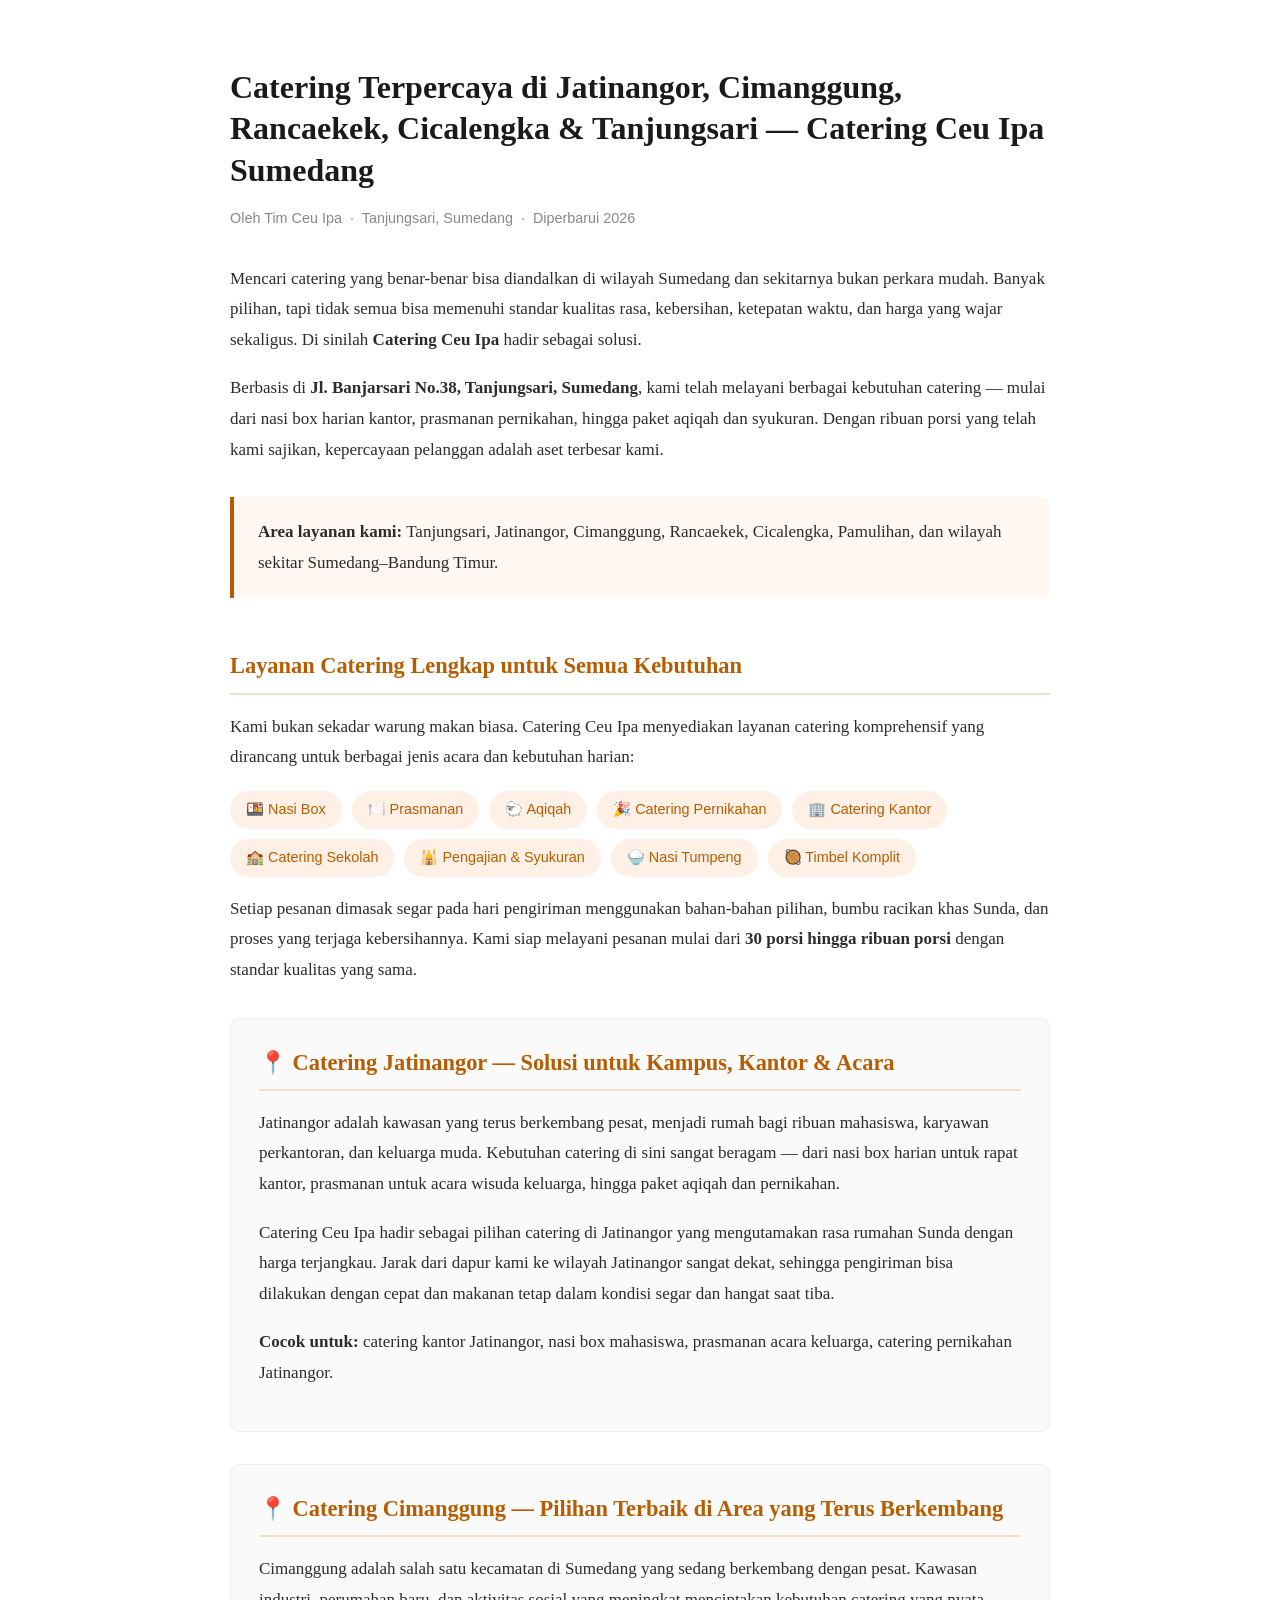
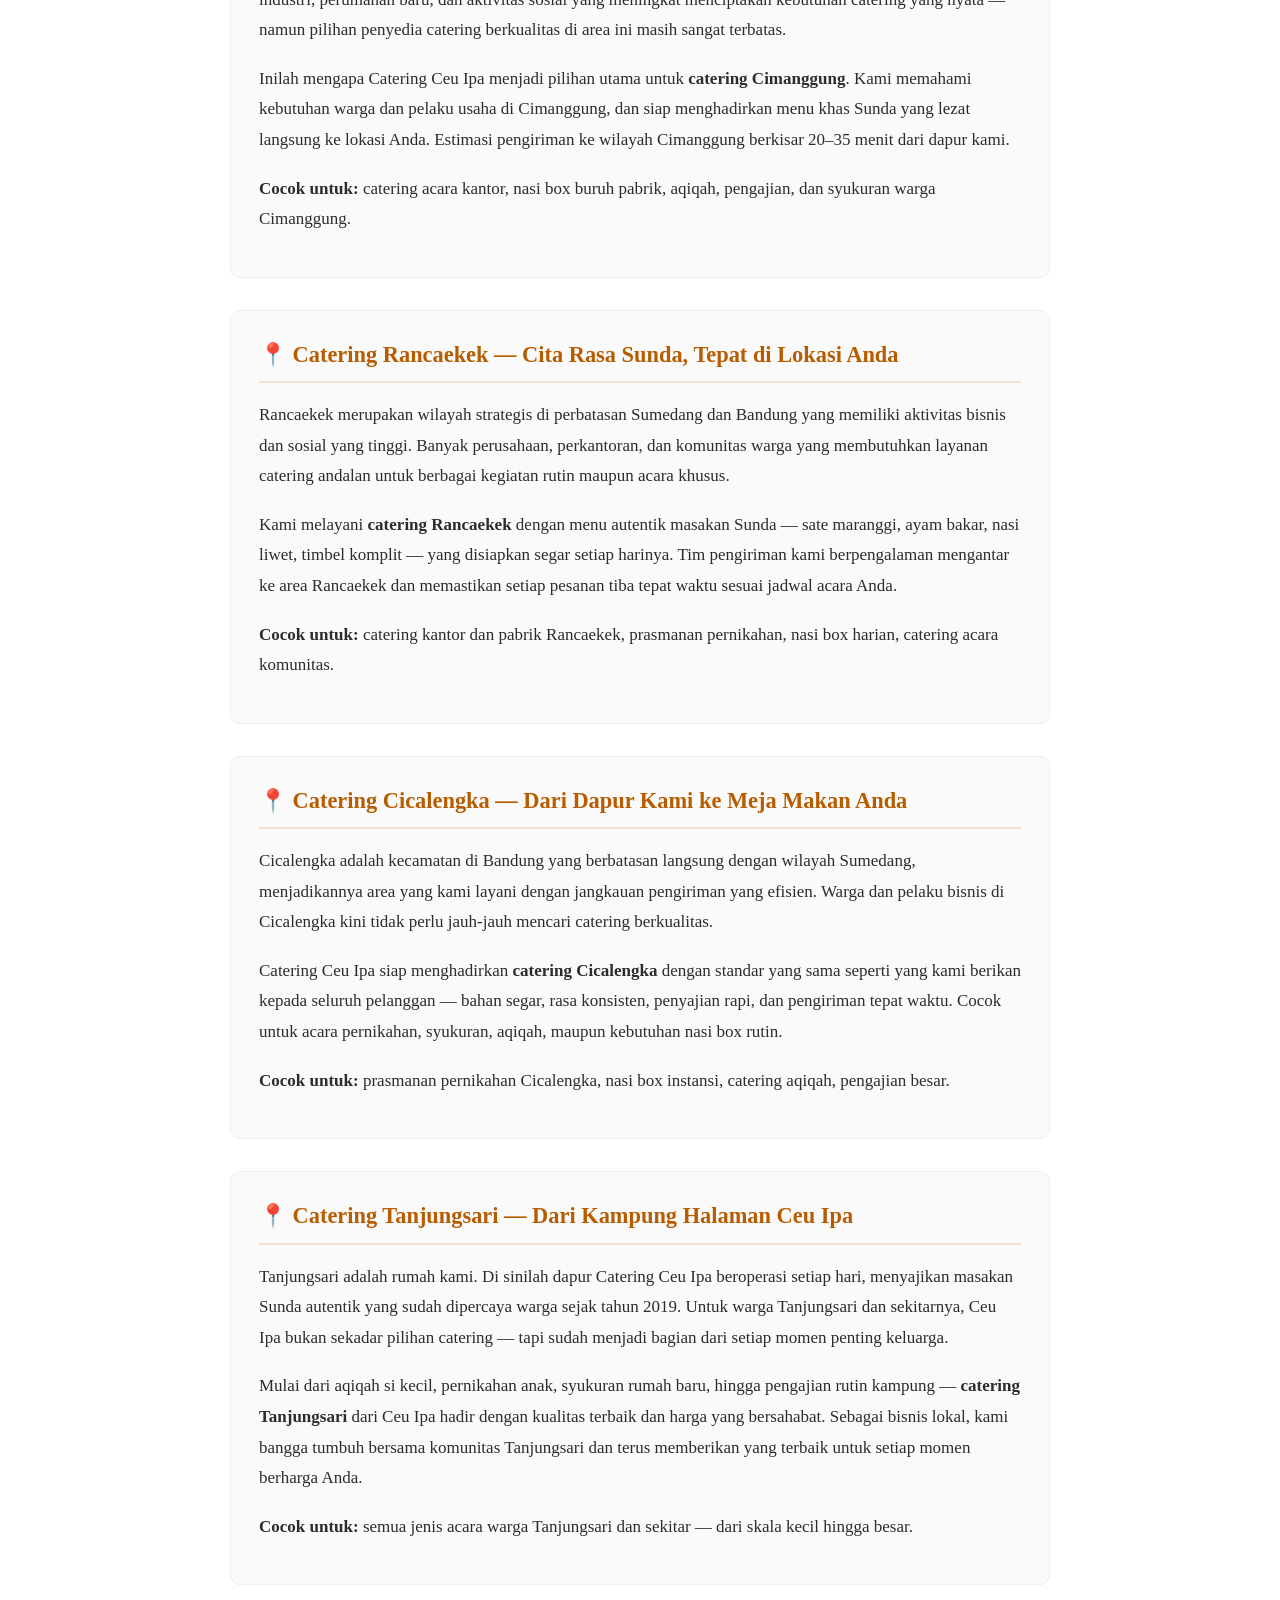
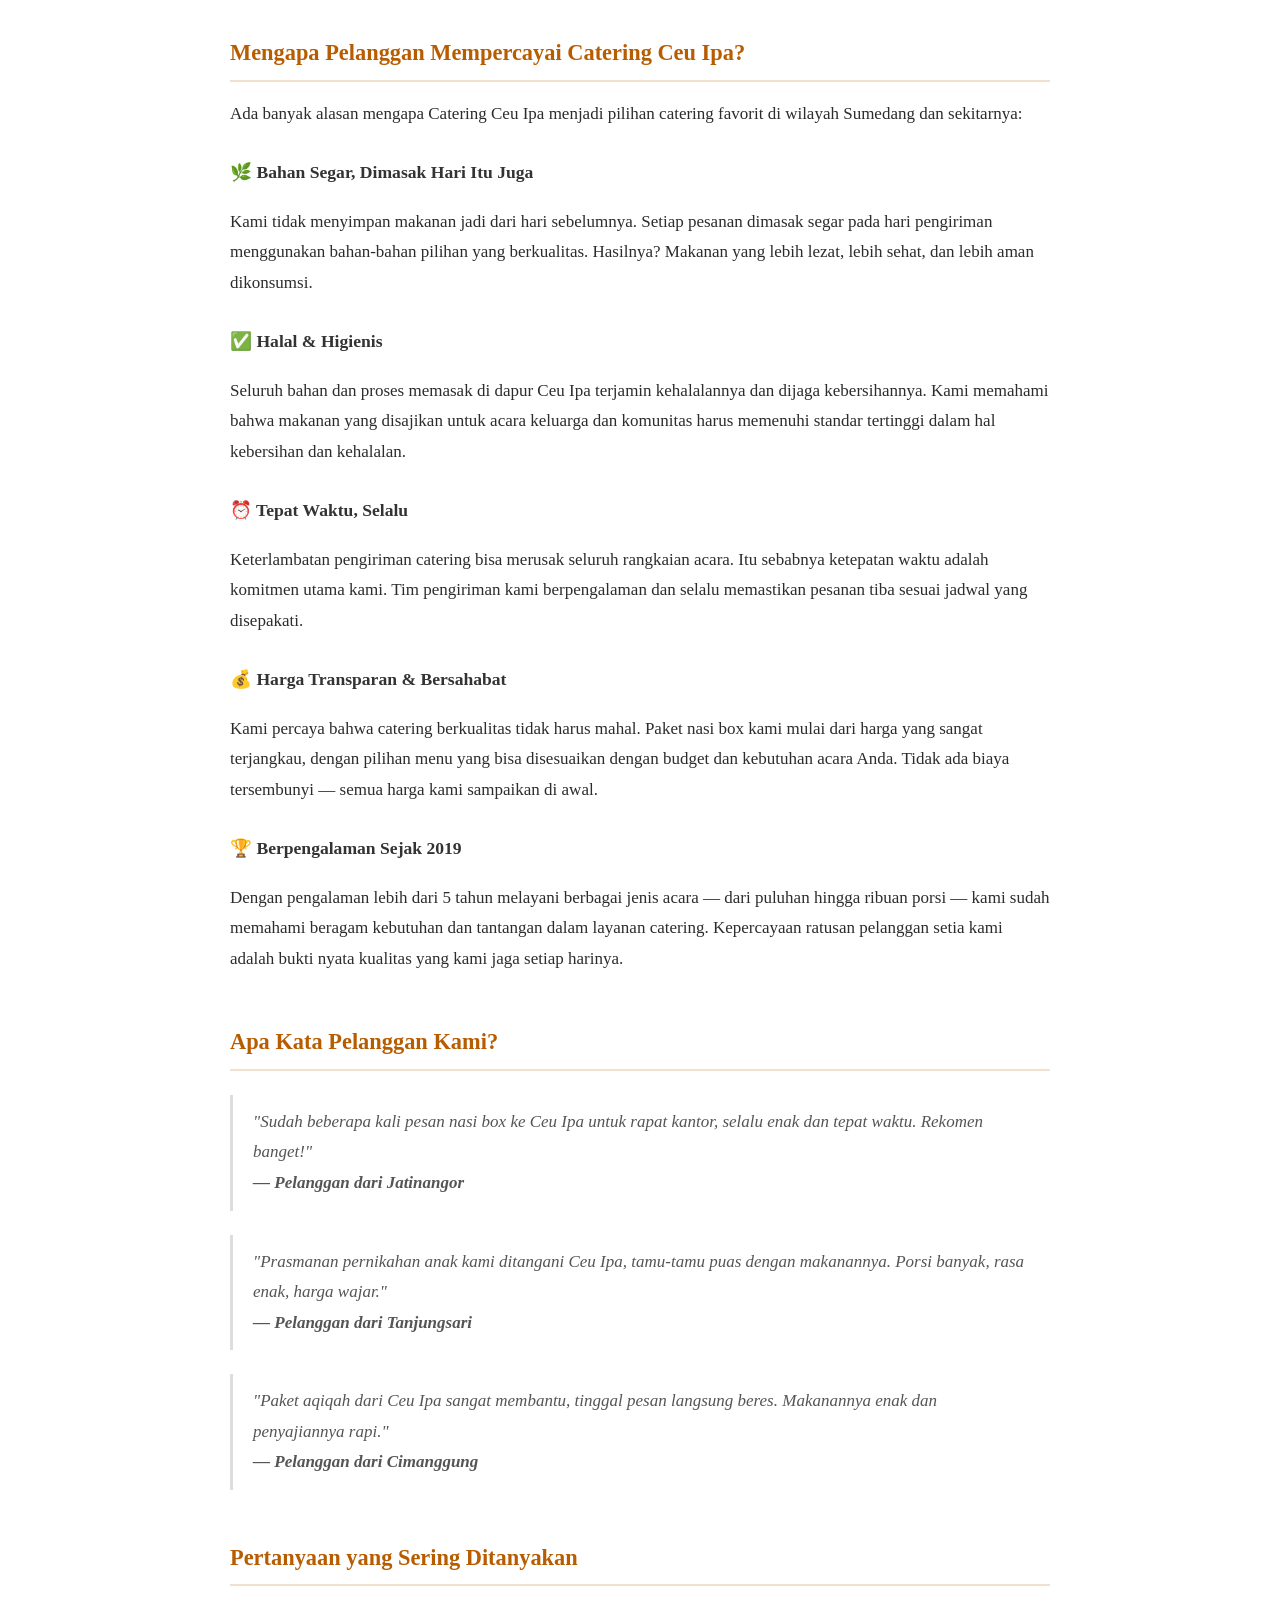
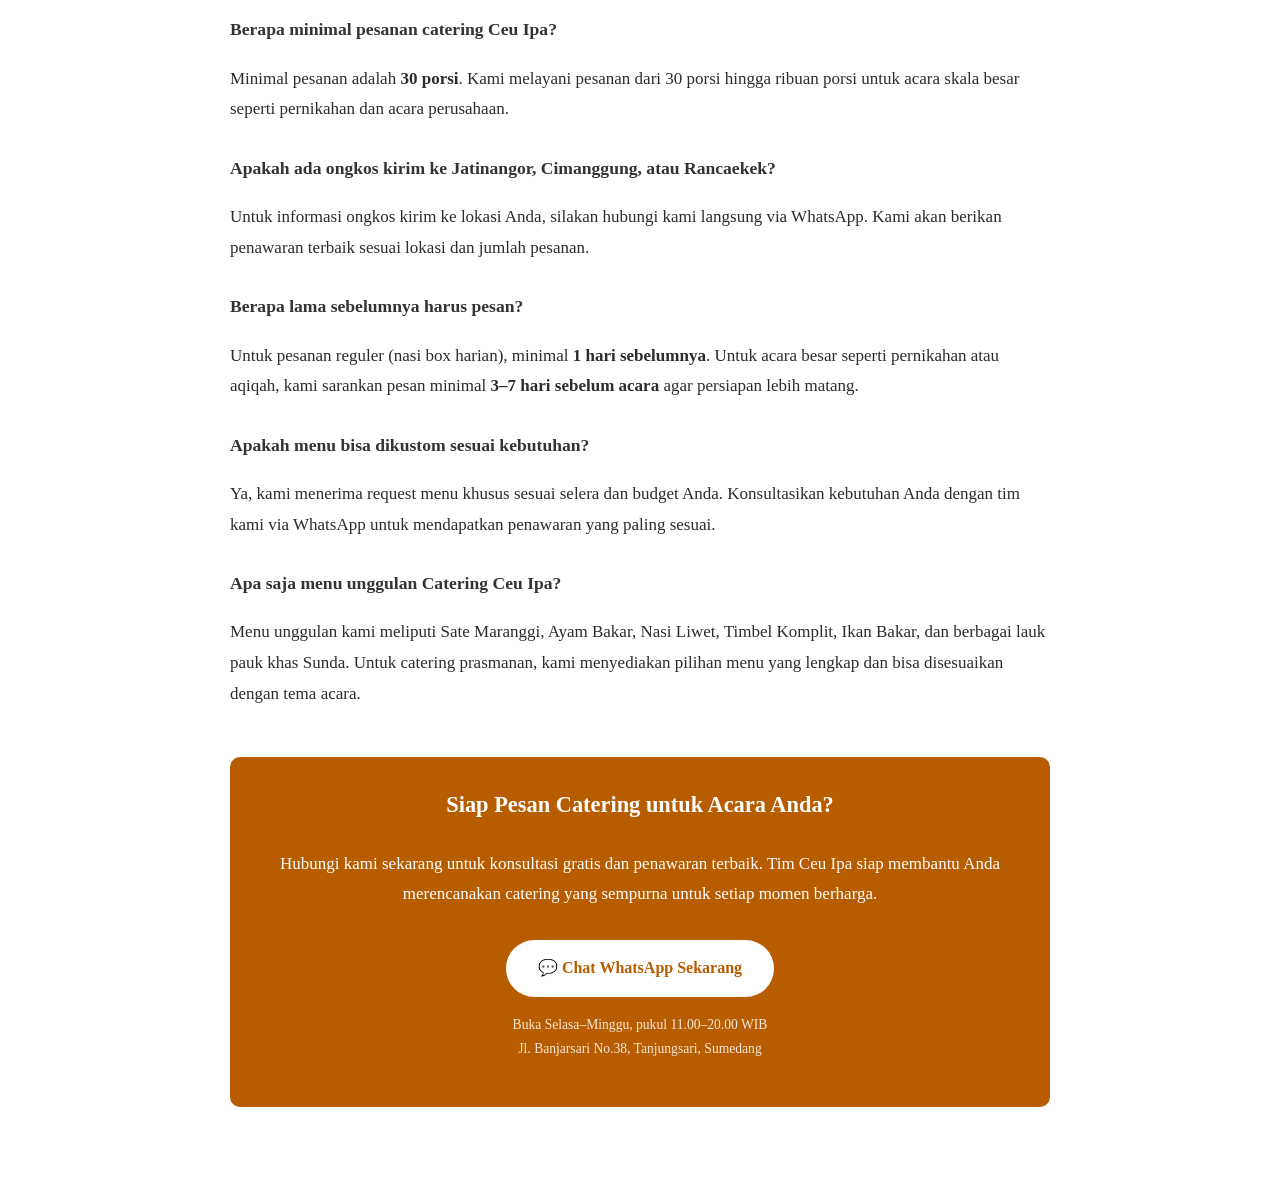
==== artikel (1).html @ 983b9d64 "Add files via upload" ====
<!DOCTYPE html>
<html lang="id">
<head>
  <meta charset="UTF-8">
  <meta name="viewport" content="width=device-width, initial-scale=1.0">

  <!-- SEO Meta Tags -->
  <title>Catering Jatinangor, Cimanggung, Rancaekek, Cicalengka & Tanjungsari | Catering Ceu Ipa Sumedang</title>
  <meta name="description" content="Catering Ceu Ipa Sumedang melayani nasi box, prasmanan, aqiqah, dan acara di Jatinangor, Cimanggung, Rancaekek, Cicalengka, Pamulihan & Tanjungsari. Nasi box mulai Rp24rb. Halal, segar, tepat waktu.">
  <meta name="keywords" content="catering jatinangor, catering cimanggung, catering rancaekek, catering cicalengka, catering tanjungsari, nasi box sumedang, prasmanan sumedang, catering aqiqah sumedang, catering ceu ipa">

  <!-- Canonical -->
  <link rel="canonical" href="https://www.cateringceuipa.com/artikel.html">

  <!-- Open Graph -->
  <meta property="og:title" content="Catering Jatinangor, Cimanggung, Rancaekek & Sekitarnya | Catering Ceu Ipa">
  <meta property="og:description" content="Catering Ceu Ipa Sumedang. Nasi box mulai Rp24rb, prasmanan, aqiqah, catering acara. Melayani Jatinangor, Cimanggung, Rancaekek, Cicalengka, Pamulihan.">
  <meta property="og:type" content="article">
  <meta property="og:url" content="https://www.cateringceuipa.com/artikel.html">

  <style>
    body {
      font-family: 'Georgia', serif;
      font-size: 17px;
      line-height: 1.8;
      color: #2c2c2c;
      max-width: 820px;
      margin: 0 auto;
      padding: 40px 24px;
      background: #fff;
    }
    h1 { font-size: 2rem; line-height: 1.3; color: #1a1a1a; margin-bottom: 12px; }
    h2 { font-size: 1.4rem; color: #b85c00; margin-top: 48px; margin-bottom: 12px; border-bottom: 2px solid #f0e0d0; padding-bottom: 6px; }
    h3 { font-size: 1.1rem; color: #333; margin-top: 28px; }
    p { margin-bottom: 18px; }
    .meta { color: #888; font-size: 0.9rem; margin-bottom: 32px; font-family: sans-serif; }
    .intro-box {
      background: #fff8f2;
      border-left: 4px solid #b85c00;
      padding: 20px 24px;
      margin: 32px 0;
      border-radius: 0 8px 8px 0;
    }
    .lokasi-section {
      background: #fafafa;
      border: 1px solid #eee;
      border-radius: 10px;
      padding: 24px 28px;
      margin: 32px 0;
    }
    .lokasi-section h2 { margin-top: 0; }
    .cta-box {
      background: #b85c00;
      color: #fff;
      border-radius: 10px;
      padding: 28px 32px;
      text-align: center;
      margin: 48px 0 32px;
    }
    .cta-box h2 { color: #fff; border: none; margin-top: 0; }
    .cta-box a {
      display: inline-block;
      background: #fff;
      color: #b85c00;
      font-weight: bold;
      padding: 14px 32px;
      border-radius: 50px;
      text-decoration: none;
      margin-top: 12px;
      font-size: 1rem;
    }
    .layanan-list {
      display: flex;
      flex-wrap: wrap;
      gap: 10px;
      list-style: none;
      padding: 0;
      margin: 16px 0;
    }
    .layanan-list li {
      background: #fff0e6;
      color: #b85c00;
      padding: 6px 16px;
      border-radius: 50px;
      font-size: 0.9rem;
      font-family: sans-serif;
    }
    blockquote {
      border-left: 3px solid #ddd;
      margin: 24px 0;
      padding: 12px 20px;
      color: #555;
      font-style: italic;
    }
    @media (max-width: 600px) {
      h1 { font-size: 1.5rem; }
      body { padding: 24px 16px; }
    }
  </style>
</head>
<body>

  <article>

    <!-- Judul Artikel -->
    <h1>Catering Terpercaya di Jatinangor, Cimanggung, Rancaekek, Cicalengka & Tanjungsari — Catering Ceu Ipa Sumedang</h1>
    <p class="meta">Oleh Tim Ceu Ipa &nbsp;·&nbsp; Tanjungsari, Sumedang &nbsp;·&nbsp; Diperbarui 2026</p>

    <!-- Intro -->
    <p>Mencari catering yang benar-benar bisa diandalkan di wilayah Sumedang dan sekitarnya bukan perkara mudah. Banyak pilihan, tapi tidak semua bisa memenuhi standar kualitas rasa, kebersihan, ketepatan waktu, dan harga yang wajar sekaligus. Di sinilah <strong>Catering Ceu Ipa</strong> hadir sebagai solusi.</p>

    <p>Berbasis di <strong>Jl. Banjarsari No.38, Tanjungsari, Sumedang</strong>, kami telah melayani berbagai kebutuhan catering — mulai dari nasi box harian kantor, prasmanan pernikahan, hingga paket aqiqah dan syukuran. Dengan ribuan porsi yang telah kami sajikan, kepercayaan pelanggan adalah aset terbesar kami.</p>

    <div class="intro-box">
      <strong>Area layanan kami:</strong> Tanjungsari, Jatinangor, Cimanggung, Rancaekek, Cicalengka, Pamulihan, dan wilayah sekitar Sumedang–Bandung Timur.
    </div>

    <!-- Layanan Utama -->
    <h2>Layanan Catering Lengkap untuk Semua Kebutuhan</h2>

    <p>Kami bukan sekadar warung makan biasa. Catering Ceu Ipa menyediakan layanan catering komprehensif yang dirancang untuk berbagai jenis acara dan kebutuhan harian:</p>

    <ul class="layanan-list">
      <li>🍱 Nasi Box</li>
      <li>🍽️ Prasmanan</li>
      <li>🐑 Aqiqah</li>
      <li>🎉 Catering Pernikahan</li>
      <li>🏢 Catering Kantor</li>
      <li>🏫 Catering Sekolah</li>
      <li>🕌 Pengajian & Syukuran</li>
      <li>🍚 Nasi Tumpeng</li>
      <li>🥘 Timbel Komplit</li>
    </ul>

    <p>Setiap pesanan dimasak segar pada hari pengiriman menggunakan bahan-bahan pilihan, bumbu racikan khas Sunda, dan proses yang terjaga kebersihannya. Kami siap melayani pesanan mulai dari <strong>30 porsi hingga ribuan porsi</strong> dengan standar kualitas yang sama.</p>

    <!-- Section per Lokasi -->

    <div class="lokasi-section">
      <h2>📍 Catering Jatinangor — Solusi untuk Kampus, Kantor & Acara</h2>
      <p>Jatinangor adalah kawasan yang terus berkembang pesat, menjadi rumah bagi ribuan mahasiswa, karyawan perkantoran, dan keluarga muda. Kebutuhan catering di sini sangat beragam — dari nasi box harian untuk rapat kantor, prasmanan untuk acara wisuda keluarga, hingga paket aqiqah dan pernikahan.</p>
      <p>Catering Ceu Ipa hadir sebagai pilihan catering di Jatinangor yang mengutamakan rasa rumahan Sunda dengan harga terjangkau. Jarak dari dapur kami ke wilayah Jatinangor sangat dekat, sehingga pengiriman bisa dilakukan dengan cepat dan makanan tetap dalam kondisi segar dan hangat saat tiba.</p>
      <p><strong>Cocok untuk:</strong> catering kantor Jatinangor, nasi box mahasiswa, prasmanan acara keluarga, catering pernikahan Jatinangor.</p>
    </div>

    <div class="lokasi-section">
      <h2>📍 Catering Cimanggung — Pilihan Terbaik di Area yang Terus Berkembang</h2>
      <p>Cimanggung adalah salah satu kecamatan di Sumedang yang sedang berkembang dengan pesat. Kawasan industri, perumahan baru, dan aktivitas sosial yang meningkat menciptakan kebutuhan catering yang nyata — namun pilihan penyedia catering berkualitas di area ini masih sangat terbatas.</p>
      <p>Inilah mengapa Catering Ceu Ipa menjadi pilihan utama untuk <strong>catering Cimanggung</strong>. Kami memahami kebutuhan warga dan pelaku usaha di Cimanggung, dan siap menghadirkan menu khas Sunda yang lezat langsung ke lokasi Anda. Estimasi pengiriman ke wilayah Cimanggung berkisar 20–35 menit dari dapur kami.</p>
      <p><strong>Cocok untuk:</strong> catering acara kantor, nasi box buruh pabrik, aqiqah, pengajian, dan syukuran warga Cimanggung.</p>
    </div>

    <div class="lokasi-section">
      <h2>📍 Catering Rancaekek — Cita Rasa Sunda, Tepat di Lokasi Anda</h2>
      <p>Rancaekek merupakan wilayah strategis di perbatasan Sumedang dan Bandung yang memiliki aktivitas bisnis dan sosial yang tinggi. Banyak perusahaan, perkantoran, dan komunitas warga yang membutuhkan layanan catering andalan untuk berbagai kegiatan rutin maupun acara khusus.</p>
      <p>Kami melayani <strong>catering Rancaekek</strong> dengan menu autentik masakan Sunda — sate maranggi, ayam bakar, nasi liwet, timbel komplit — yang disiapkan segar setiap harinya. Tim pengiriman kami berpengalaman mengantar ke area Rancaekek dan memastikan setiap pesanan tiba tepat waktu sesuai jadwal acara Anda.</p>
      <p><strong>Cocok untuk:</strong> catering kantor dan pabrik Rancaekek, prasmanan pernikahan, nasi box harian, catering acara komunitas.</p>
    </div>

    <div class="lokasi-section">
      <h2>📍 Catering Cicalengka — Dari Dapur Kami ke Meja Makan Anda</h2>
      <p>Cicalengka adalah kecamatan di Bandung yang berbatasan langsung dengan wilayah Sumedang, menjadikannya area yang kami layani dengan jangkauan pengiriman yang efisien. Warga dan pelaku bisnis di Cicalengka kini tidak perlu jauh-jauh mencari catering berkualitas.</p>
      <p>Catering Ceu Ipa siap menghadirkan <strong>catering Cicalengka</strong> dengan standar yang sama seperti yang kami berikan kepada seluruh pelanggan — bahan segar, rasa konsisten, penyajian rapi, dan pengiriman tepat waktu. Cocok untuk acara pernikahan, syukuran, aqiqah, maupun kebutuhan nasi box rutin.</p>
      <p><strong>Cocok untuk:</strong> prasmanan pernikahan Cicalengka, nasi box instansi, catering aqiqah, pengajian besar.</p>
    </div>

    <div class="lokasi-section">
      <h2>📍 Catering Tanjungsari — Dari Kampung Halaman Ceu Ipa</h2>
      <p>Tanjungsari adalah rumah kami. Di sinilah dapur Catering Ceu Ipa beroperasi setiap hari, menyajikan masakan Sunda autentik yang sudah dipercaya warga sejak tahun 2019. Untuk warga Tanjungsari dan sekitarnya, Ceu Ipa bukan sekadar pilihan catering — tapi sudah menjadi bagian dari setiap momen penting keluarga.</p>
      <p>Mulai dari aqiqah si kecil, pernikahan anak, syukuran rumah baru, hingga pengajian rutin kampung — <strong>catering Tanjungsari</strong> dari Ceu Ipa hadir dengan kualitas terbaik dan harga yang bersahabat. Sebagai bisnis lokal, kami bangga tumbuh bersama komunitas Tanjungsari dan terus memberikan yang terbaik untuk setiap momen berharga Anda.</p>
      <p><strong>Cocok untuk:</strong> semua jenis acara warga Tanjungsari dan sekitar — dari skala kecil hingga besar.</p>
    </div>

    <!-- Mengapa Pilih Ceu Ipa -->
    <h2>Mengapa Pelanggan Mempercayai Catering Ceu Ipa?</h2>

    <p>Ada banyak alasan mengapa Catering Ceu Ipa menjadi pilihan catering favorit di wilayah Sumedang dan sekitarnya:</p>

    <h3>🌿 Bahan Segar, Dimasak Hari Itu Juga</h3>
    <p>Kami tidak menyimpan makanan jadi dari hari sebelumnya. Setiap pesanan dimasak segar pada hari pengiriman menggunakan bahan-bahan pilihan yang berkualitas. Hasilnya? Makanan yang lebih lezat, lebih sehat, dan lebih aman dikonsumsi.</p>

    <h3>✅ Halal & Higienis</h3>
    <p>Seluruh bahan dan proses memasak di dapur Ceu Ipa terjamin kehalalannya dan dijaga kebersihannya. Kami memahami bahwa makanan yang disajikan untuk acara keluarga dan komunitas harus memenuhi standar tertinggi dalam hal kebersihan dan kehalalan.</p>

    <h3>⏰ Tepat Waktu, Selalu</h3>
    <p>Keterlambatan pengiriman catering bisa merusak seluruh rangkaian acara. Itu sebabnya ketepatan waktu adalah komitmen utama kami. Tim pengiriman kami berpengalaman dan selalu memastikan pesanan tiba sesuai jadwal yang disepakati.</p>

    <h3>💰 Harga Transparan & Bersahabat</h3>
    <p>Kami percaya bahwa catering berkualitas tidak harus mahal. Paket nasi box kami mulai dari harga yang sangat terjangkau, dengan pilihan menu yang bisa disesuaikan dengan budget dan kebutuhan acara Anda. Tidak ada biaya tersembunyi — semua harga kami sampaikan di awal.</p>

    <h3>🏆 Berpengalaman Sejak 2019</h3>
    <p>Dengan pengalaman lebih dari 5 tahun melayani berbagai jenis acara — dari puluhan hingga ribuan porsi — kami sudah memahami beragam kebutuhan dan tantangan dalam layanan catering. Kepercayaan ratusan pelanggan setia kami adalah bukti nyata kualitas yang kami jaga setiap harinya.</p>

    <!-- Testimoni -->
    <h2>Apa Kata Pelanggan Kami?</h2>

    <blockquote>
      "Sudah beberapa kali pesan nasi box ke Ceu Ipa untuk rapat kantor, selalu enak dan tepat waktu. Rekomen banget!"
      <br><strong>— Pelanggan dari Jatinangor</strong>
    </blockquote>

    <blockquote>
      "Prasmanan pernikahan anak kami ditangani Ceu Ipa, tamu-tamu puas dengan makanannya. Porsi banyak, rasa enak, harga wajar."
      <br><strong>— Pelanggan dari Tanjungsari</strong>
    </blockquote>

    <blockquote>
      "Paket aqiqah dari Ceu Ipa sangat membantu, tinggal pesan langsung beres. Makanannya enak dan penyajiannya rapi."
      <br><strong>— Pelanggan dari Cimanggung</strong>
    </blockquote>

    <!-- FAQ -->
    <h2>Pertanyaan yang Sering Ditanyakan</h2>

    <h3>Berapa minimal pesanan catering Ceu Ipa?</h3>
    <p>Minimal pesanan adalah <strong>30 porsi</strong>. Kami melayani pesanan dari 30 porsi hingga ribuan porsi untuk acara skala besar seperti pernikahan dan acara perusahaan.</p>

    <h3>Apakah ada ongkos kirim ke Jatinangor, Cimanggung, atau Rancaekek?</h3>
    <p>Untuk informasi ongkos kirim ke lokasi Anda, silakan hubungi kami langsung via WhatsApp. Kami akan berikan penawaran terbaik sesuai lokasi dan jumlah pesanan.</p>

    <h3>Berapa lama sebelumnya harus pesan?</h3>
    <p>Untuk pesanan reguler (nasi box harian), minimal <strong>1 hari sebelumnya</strong>. Untuk acara besar seperti pernikahan atau aqiqah, kami sarankan pesan minimal <strong>3–7 hari sebelum acara</strong> agar persiapan lebih matang.</p>

    <h3>Apakah menu bisa dikustom sesuai kebutuhan?</h3>
    <p>Ya, kami menerima request menu khusus sesuai selera dan budget Anda. Konsultasikan kebutuhan Anda dengan tim kami via WhatsApp untuk mendapatkan penawaran yang paling sesuai.</p>

    <h3>Apa saja menu unggulan Catering Ceu Ipa?</h3>
    <p>Menu unggulan kami meliputi Sate Maranggi, Ayam Bakar, Nasi Liwet, Timbel Komplit, Ikan Bakar, dan berbagai lauk pauk khas Sunda. Untuk catering prasmanan, kami menyediakan pilihan menu yang lengkap dan bisa disesuaikan dengan tema acara.</p>

    <!-- CTA -->
    <div class="cta-box">
      <h2>Siap Pesan Catering untuk Acara Anda?</h2>
      <p>Hubungi kami sekarang untuk konsultasi gratis dan penawaran terbaik. Tim Ceu Ipa siap membantu Anda merencanakan catering yang sempurna untuk setiap momen berharga.</p>
      <a href="https://wa.me/6282111616601?text=Halo%20Ceu%20Ipa%2C%20saya%20ingin%20konsultasi%20catering" target="_blank">
        💬 Chat WhatsApp Sekarang
      </a>
      <p style="margin-top:16px; font-size:0.85rem; opacity:0.85;">Buka Selasa–Minggu, pukul 11.00–20.00 WIB<br>Jl. Banjarsari No.38, Tanjungsari, Sumedang</p>
    </div>

  </article>

</body>
</html>
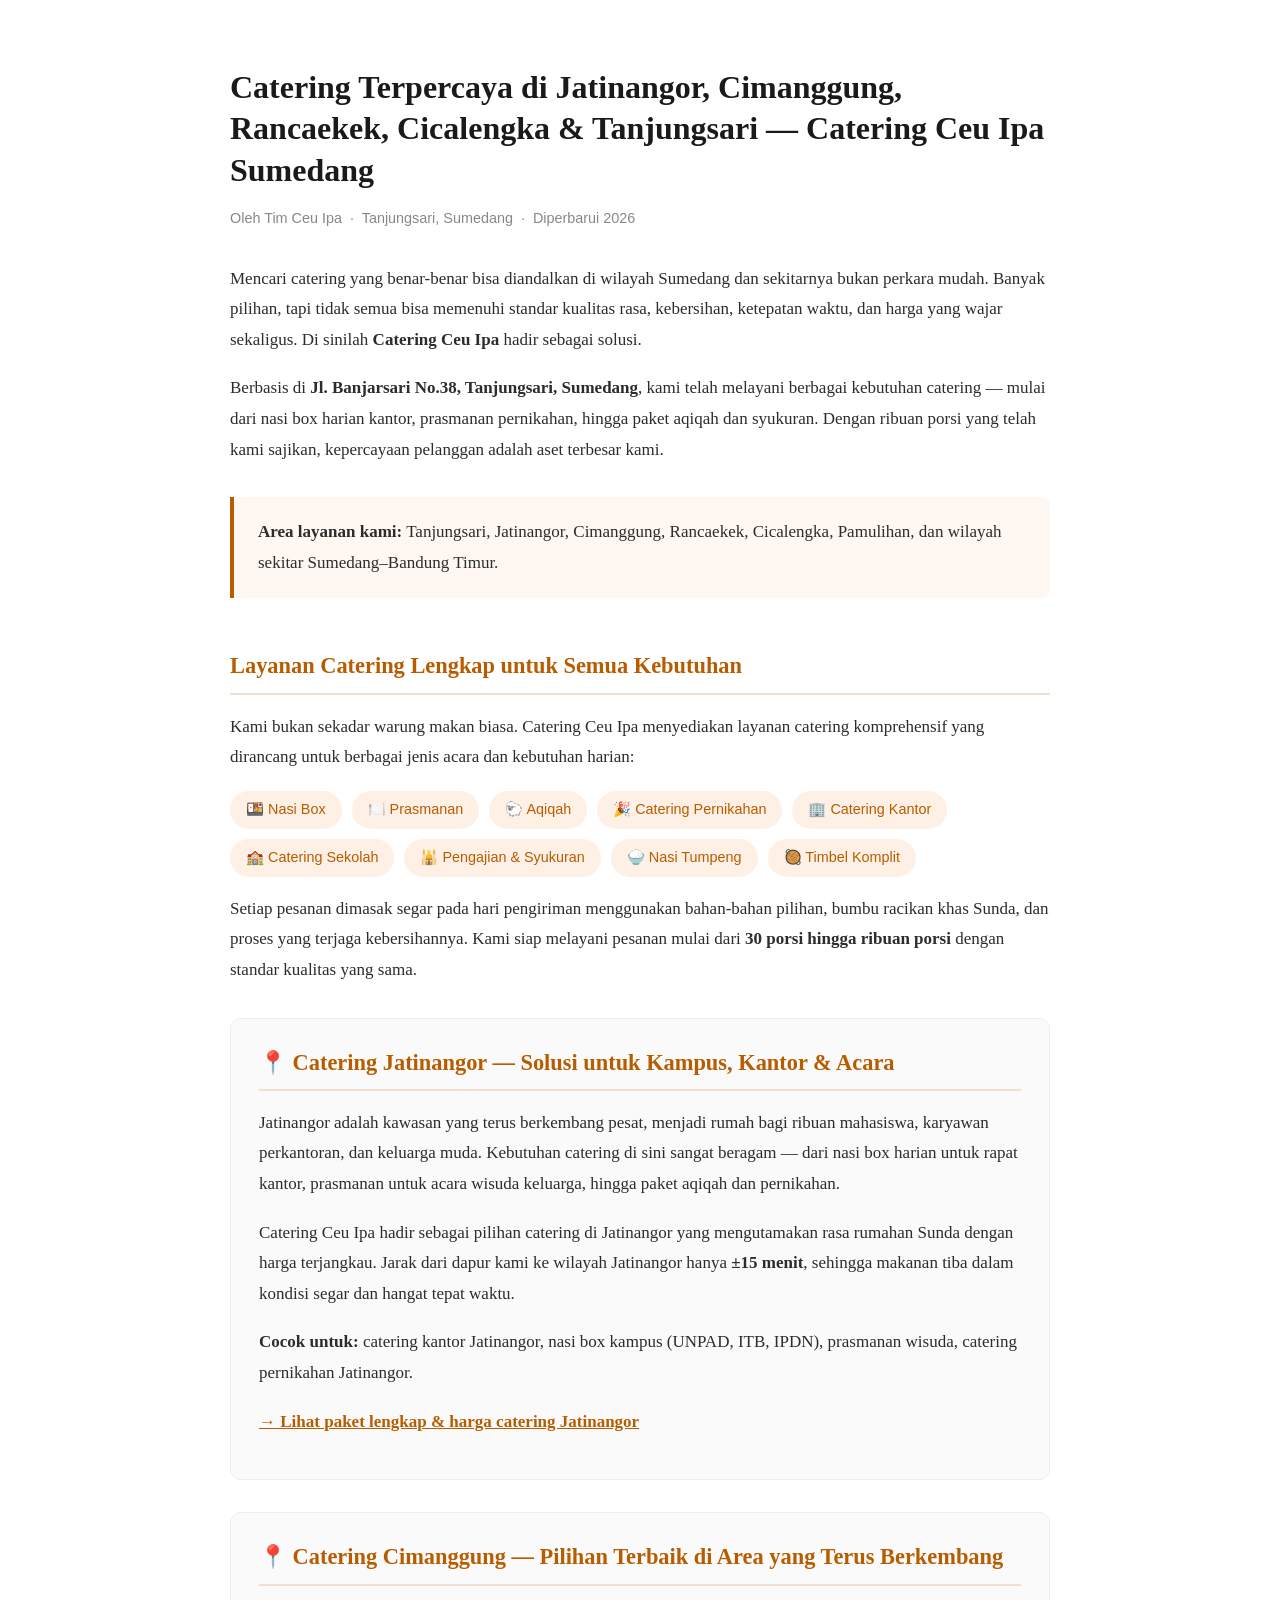
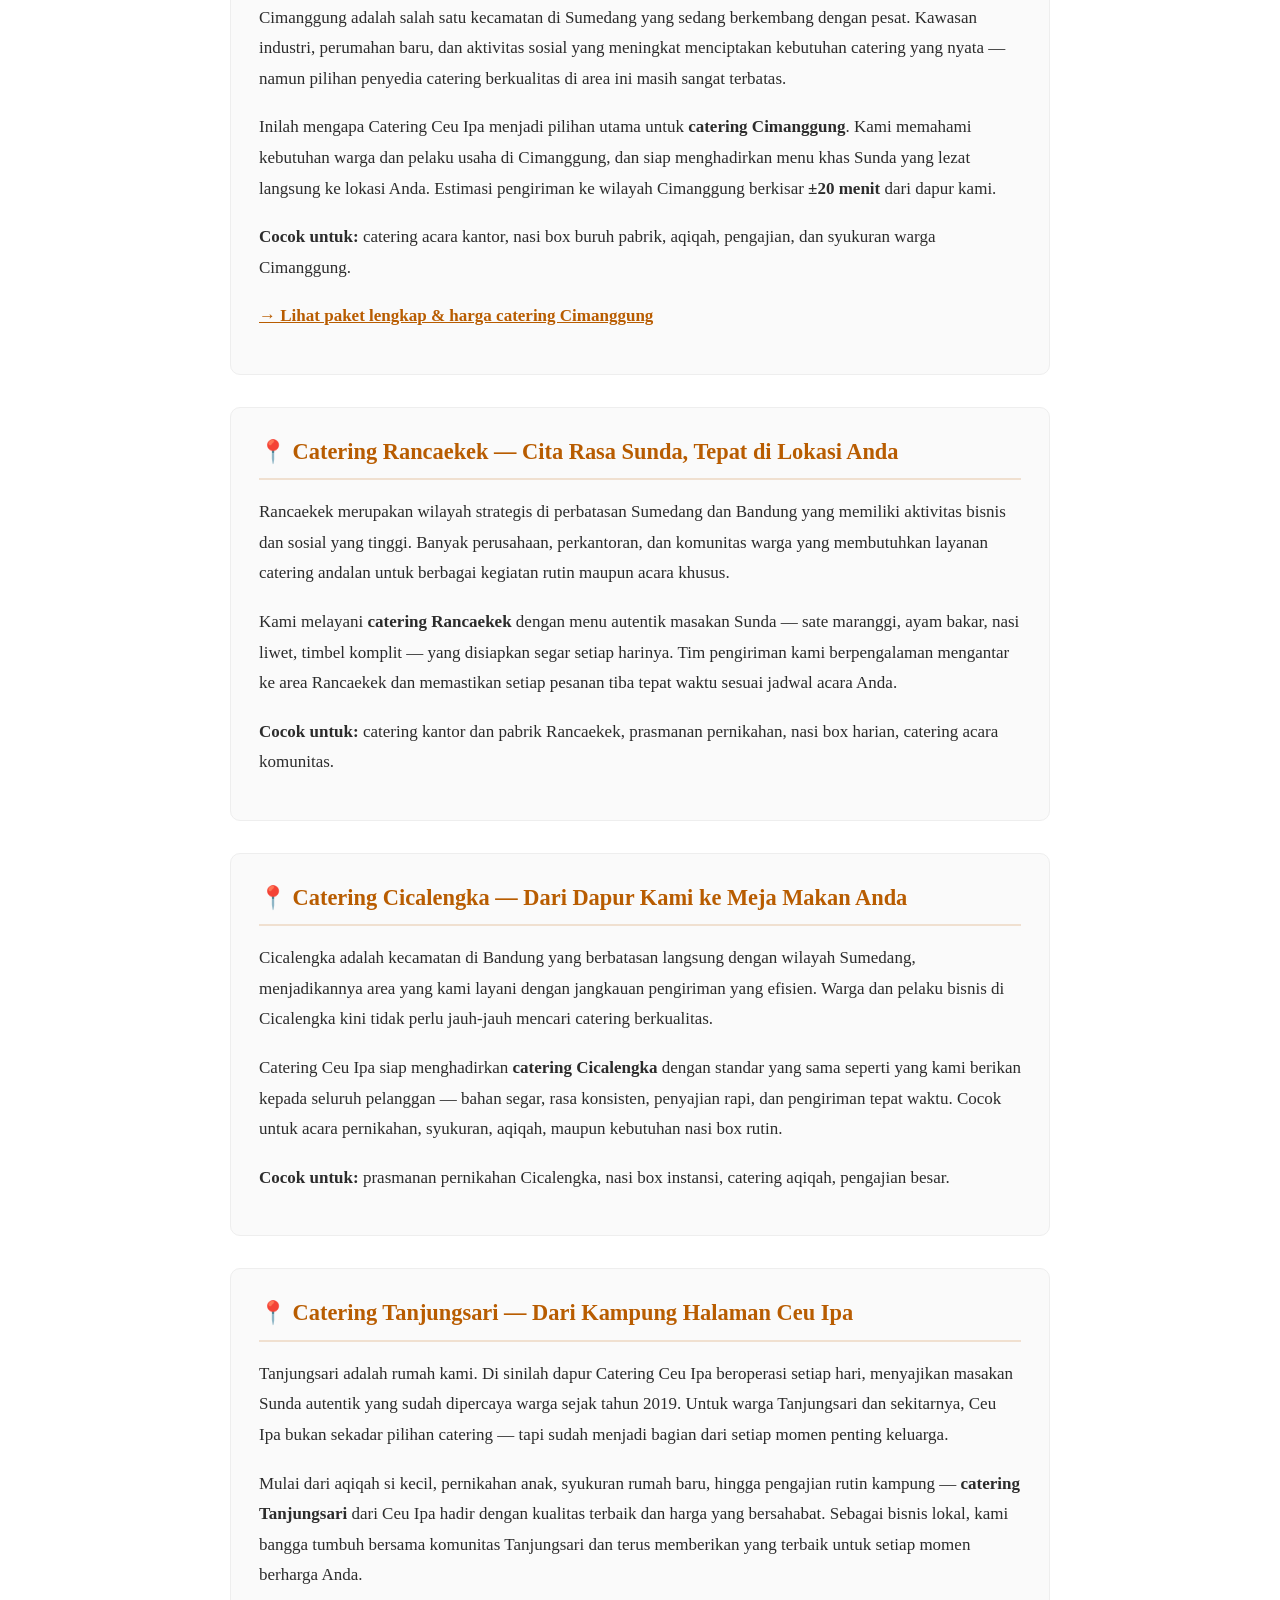
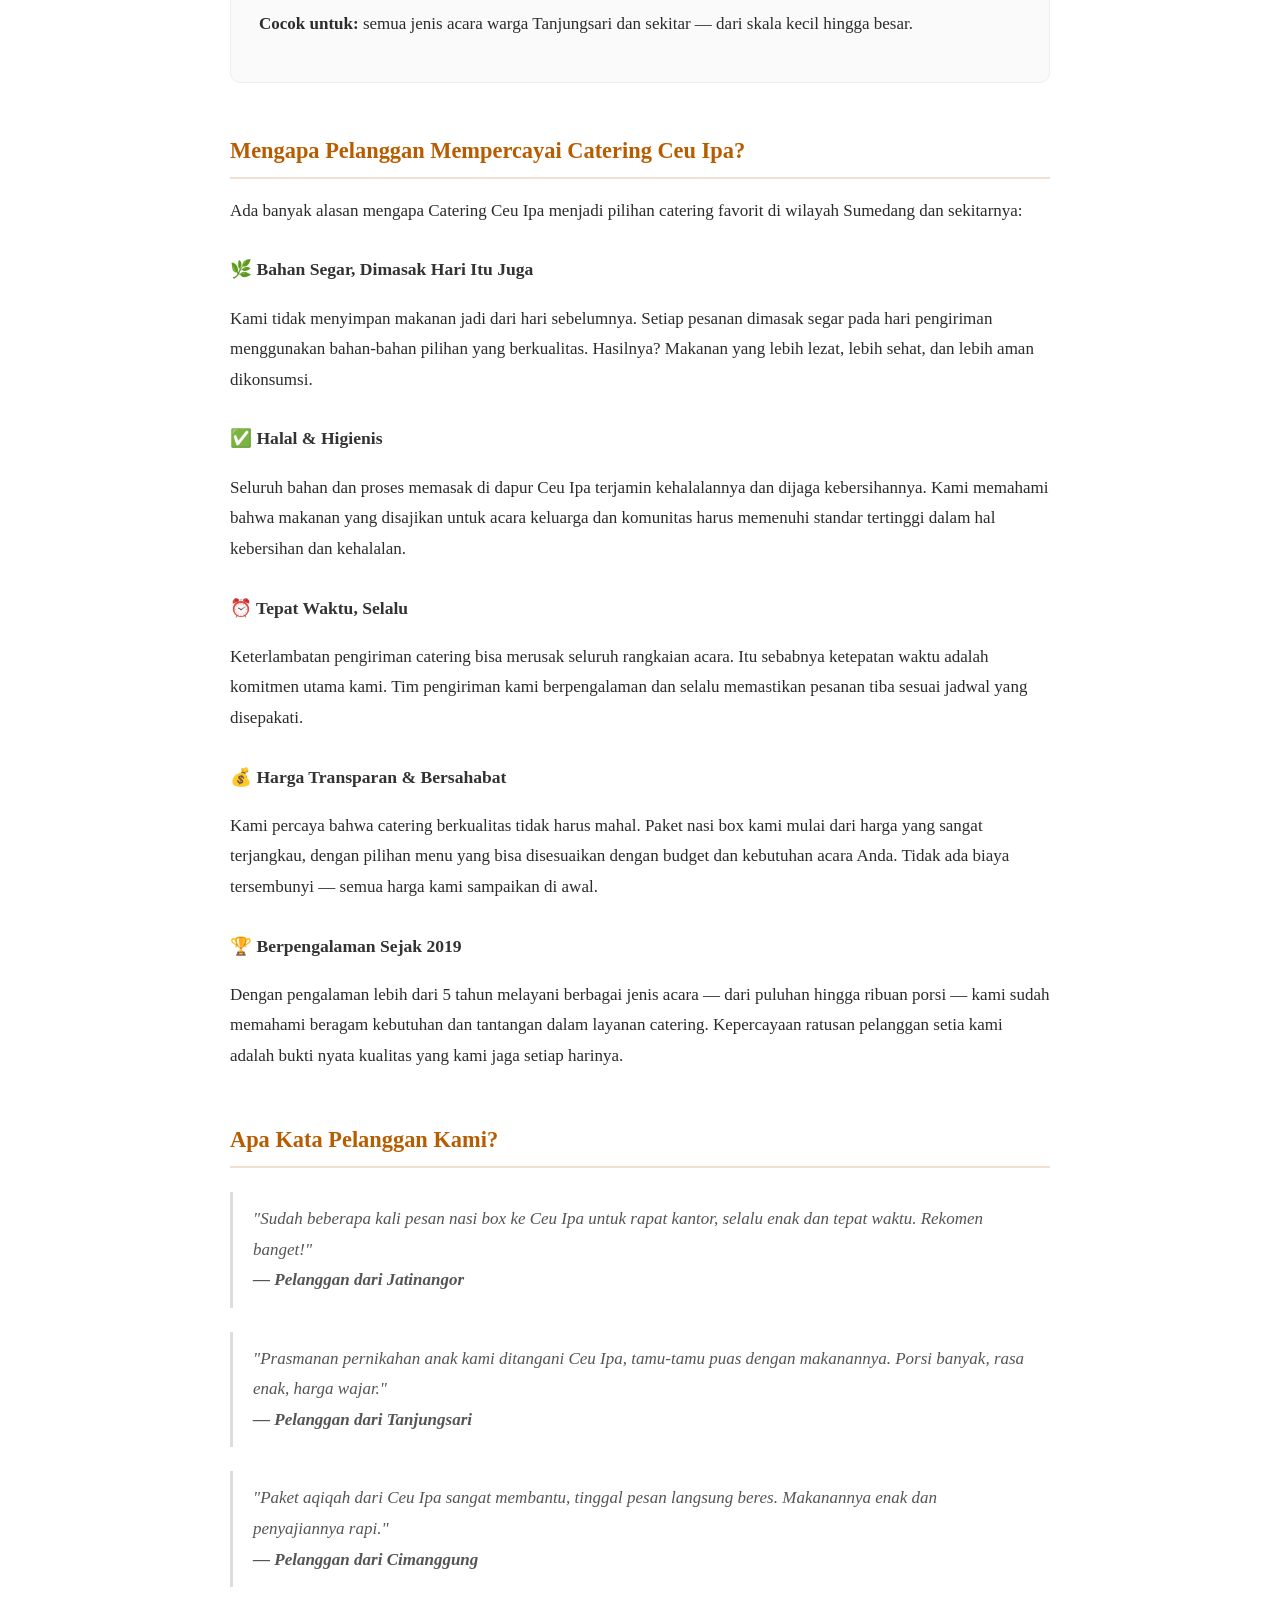
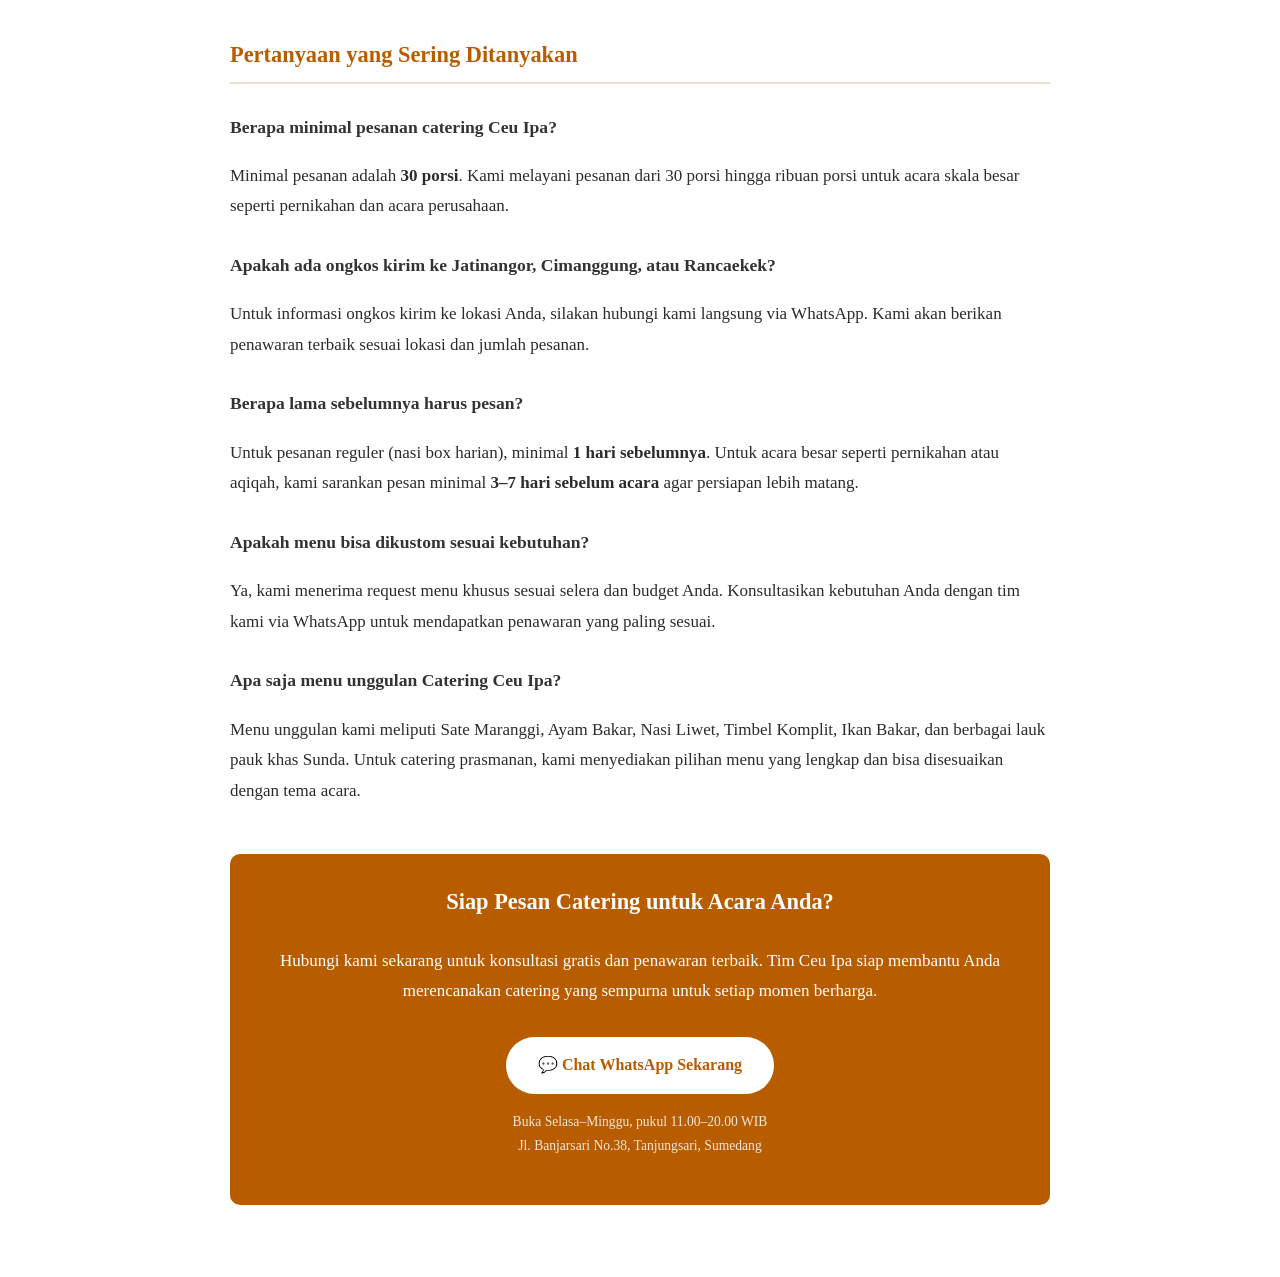
==== commit 300fb32b: "Add files via upload" ====
--- a/artikel (1).html
+++ b/artikel (1).html
@@ -139,15 +139,17 @@
     <div class="lokasi-section">
       <h2>📍 Catering Jatinangor — Solusi untuk Kampus, Kantor & Acara</h2>
       <p>Jatinangor adalah kawasan yang terus berkembang pesat, menjadi rumah bagi ribuan mahasiswa, karyawan perkantoran, dan keluarga muda. Kebutuhan catering di sini sangat beragam — dari nasi box harian untuk rapat kantor, prasmanan untuk acara wisuda keluarga, hingga paket aqiqah dan pernikahan.</p>
-      <p>Catering Ceu Ipa hadir sebagai pilihan catering di Jatinangor yang mengutamakan rasa rumahan Sunda dengan harga terjangkau. Jarak dari dapur kami ke wilayah Jatinangor sangat dekat, sehingga pengiriman bisa dilakukan dengan cepat dan makanan tetap dalam kondisi segar dan hangat saat tiba.</p>
-      <p><strong>Cocok untuk:</strong> catering kantor Jatinangor, nasi box mahasiswa, prasmanan acara keluarga, catering pernikahan Jatinangor.</p>
+      <p>Catering Ceu Ipa hadir sebagai pilihan catering di Jatinangor yang mengutamakan rasa rumahan Sunda dengan harga terjangkau. Jarak dari dapur kami ke wilayah Jatinangor hanya <strong>±15 menit</strong>, sehingga makanan tiba dalam kondisi segar dan hangat tepat waktu.</p>
+      <p><strong>Cocok untuk:</strong> catering kantor Jatinangor, nasi box kampus (UNPAD, ITB, IPDN), prasmanan wisuda, catering pernikahan Jatinangor.</p>
+      <p><a href="https://www.cateringceuipa.com/jatinangor.html" style="color:#b85c00; font-weight:bold;">→ Lihat paket lengkap & harga catering Jatinangor</a></p>
     </div>
 
     <div class="lokasi-section">
       <h2>📍 Catering Cimanggung — Pilihan Terbaik di Area yang Terus Berkembang</h2>
       <p>Cimanggung adalah salah satu kecamatan di Sumedang yang sedang berkembang dengan pesat. Kawasan industri, perumahan baru, dan aktivitas sosial yang meningkat menciptakan kebutuhan catering yang nyata — namun pilihan penyedia catering berkualitas di area ini masih sangat terbatas.</p>
-      <p>Inilah mengapa Catering Ceu Ipa menjadi pilihan utama untuk <strong>catering Cimanggung</strong>. Kami memahami kebutuhan warga dan pelaku usaha di Cimanggung, dan siap menghadirkan menu khas Sunda yang lezat langsung ke lokasi Anda. Estimasi pengiriman ke wilayah Cimanggung berkisar 20–35 menit dari dapur kami.</p>
+      <p>Inilah mengapa Catering Ceu Ipa menjadi pilihan utama untuk <strong>catering Cimanggung</strong>. Kami memahami kebutuhan warga dan pelaku usaha di Cimanggung, dan siap menghadirkan menu khas Sunda yang lezat langsung ke lokasi Anda. Estimasi pengiriman ke wilayah Cimanggung berkisar <strong>±20 menit</strong> dari dapur kami.</p>
       <p><strong>Cocok untuk:</strong> catering acara kantor, nasi box buruh pabrik, aqiqah, pengajian, dan syukuran warga Cimanggung.</p>
+      <p><a href="https://www.cateringceuipa.com/cimanggung.html" style="color:#b85c00; font-weight:bold;">→ Lihat paket lengkap & harga catering Cimanggung</a></p>
     </div>
 
     <div class="lokasi-section">
